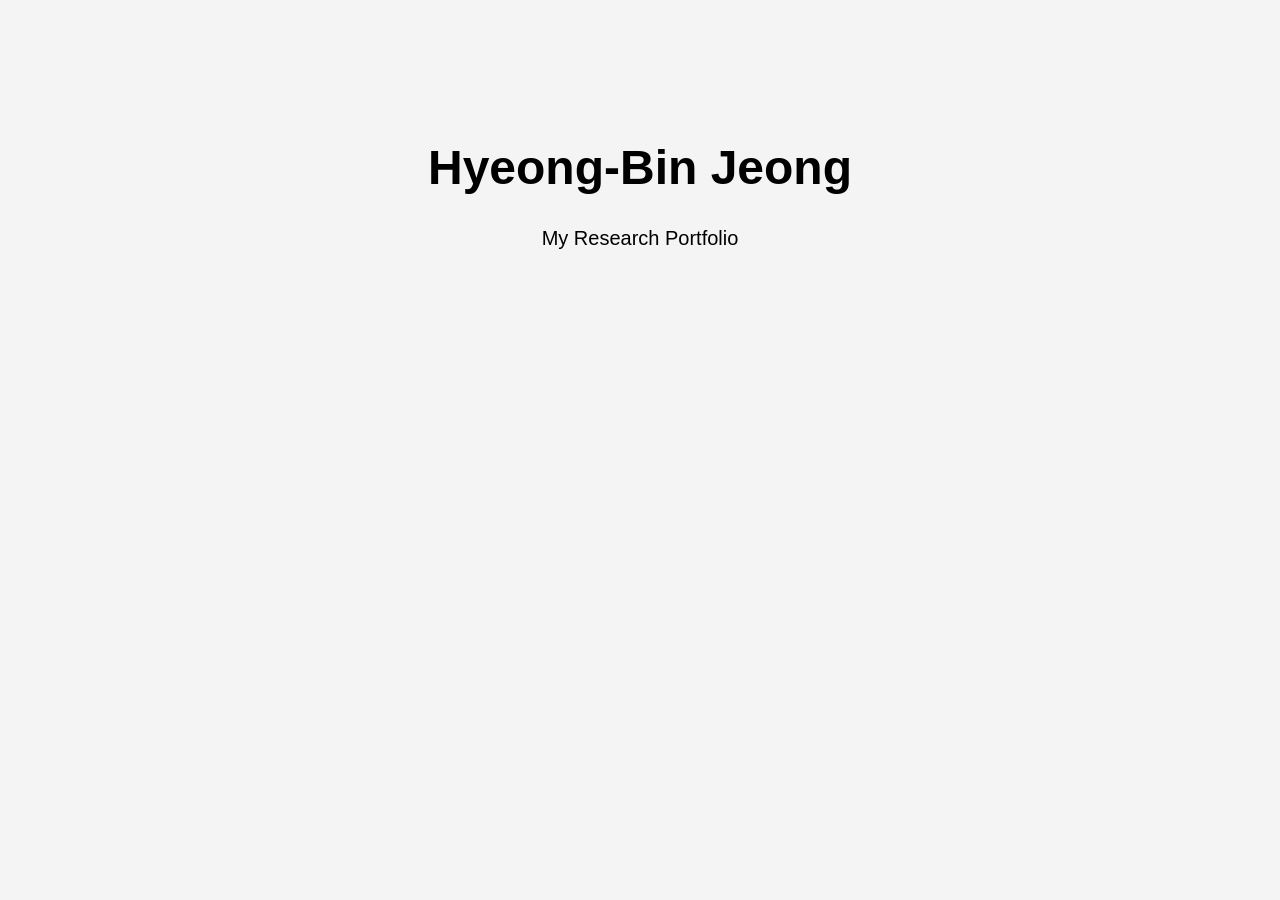
==== index.html @ 526c9014 "Initial portfolio setup" ====
<!DOCTYPE html>
<html>
<head>
    <title>Jeong Hyeong-Bin Portfolio</title>
    <link rel="stylesheet" href="style.css">
</head>

<body>
    <h1>Hyeong-Bin Jeong</h1>
    <p>My Research Portfolio</p>
</body>
</html>
---- style.css ----
body {
    background-color: #f4f4f4;
    font-family: Arial, sans-serif;
    text-align: center;
    padding-top: 100px;
}

h1 {
    font-size: 48px;
}

p {
    font-size: 20px;
}
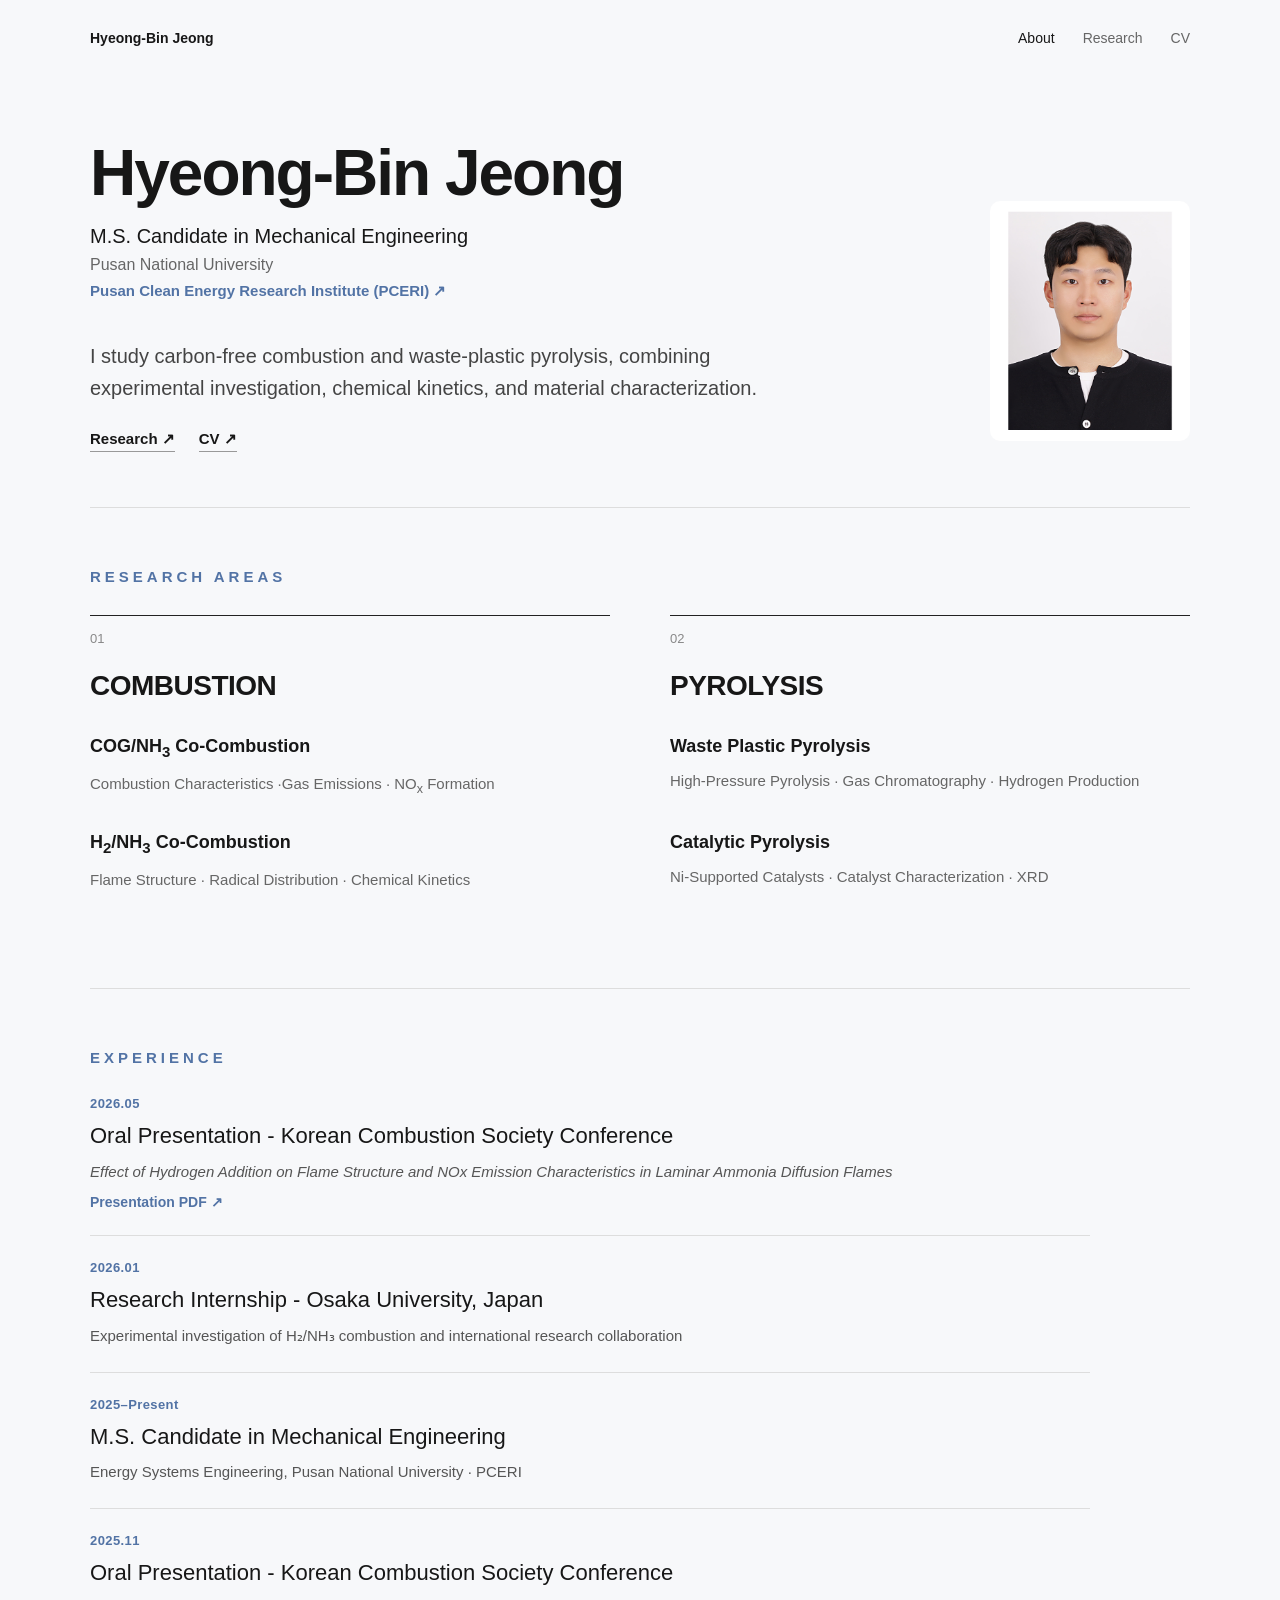
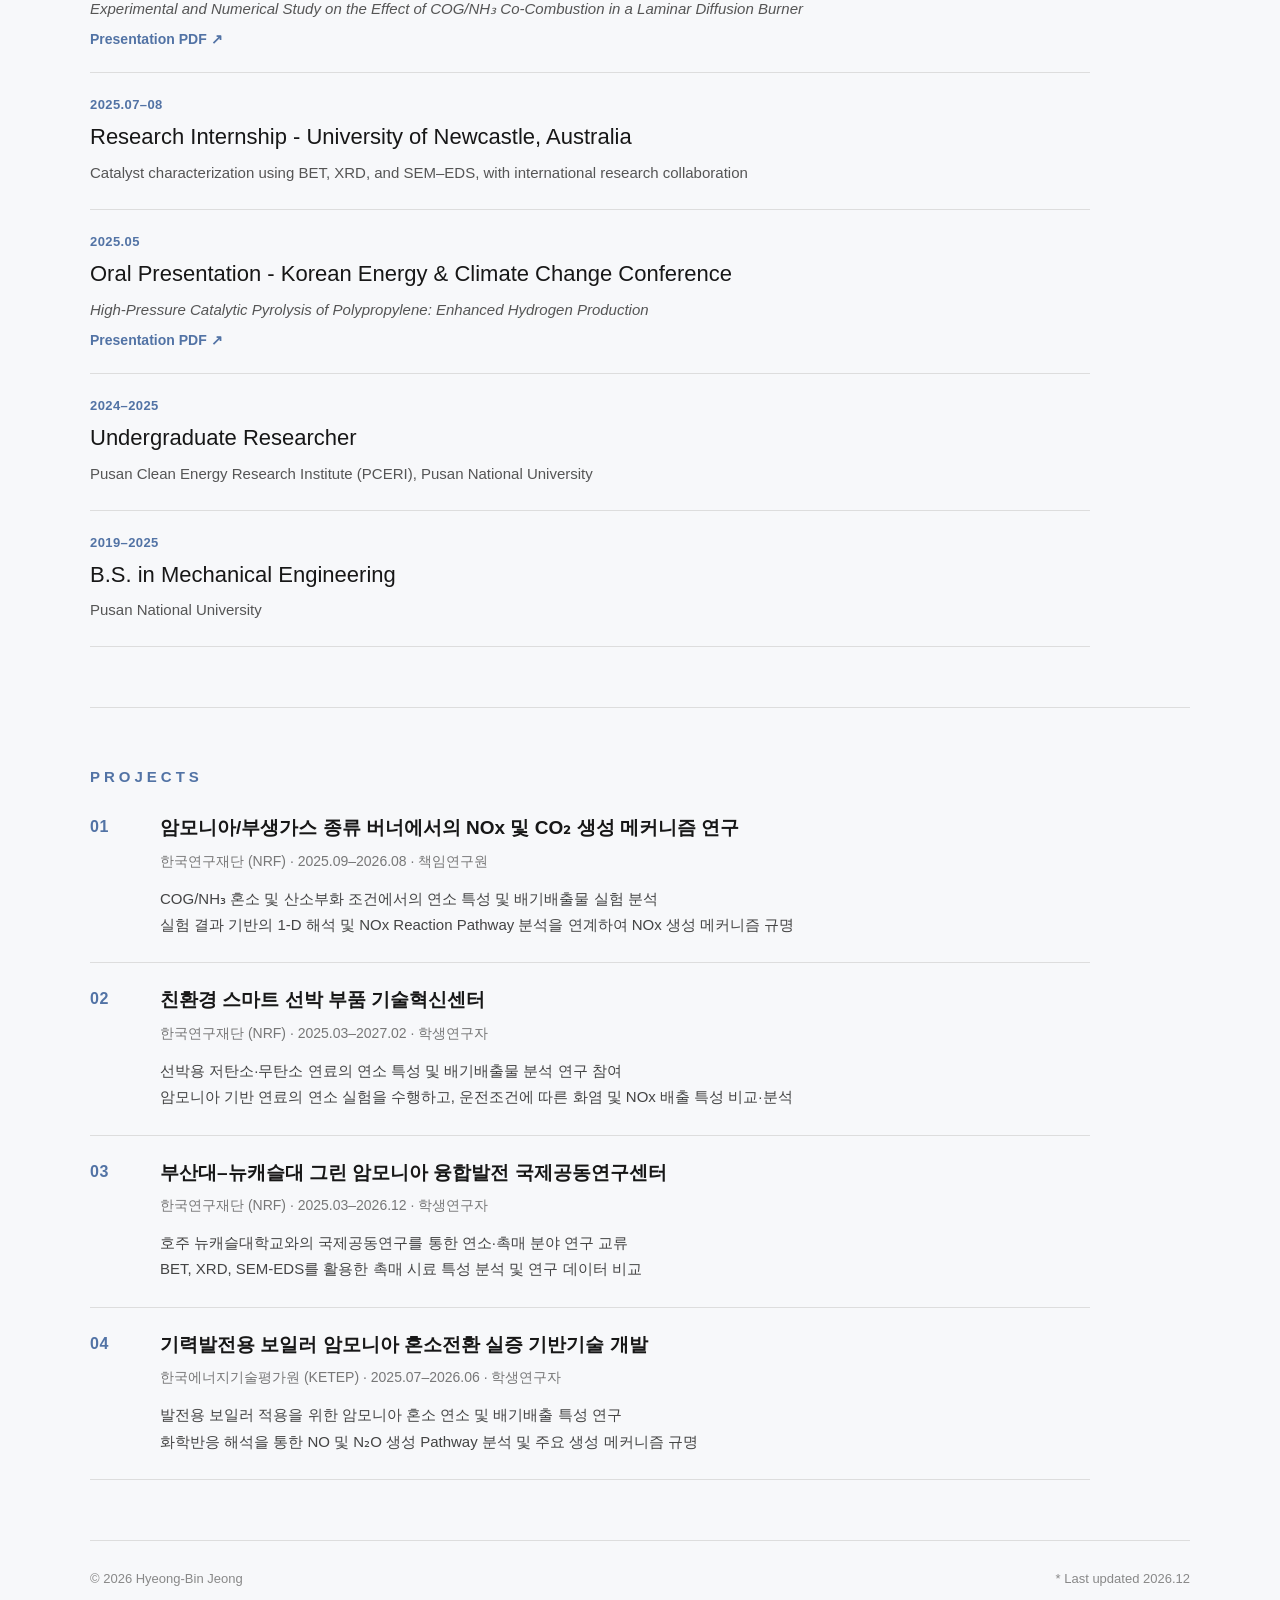
==== commit e3b9e8ee: "Initial portfolio website" ====
--- a/index.html
+++ b/index.html
@@ -1,12 +1,505 @@
 <!DOCTYPE html>
-<html>
+<html lang="en">
+
 <head>
-    <title>Jeong Hyeong-Bin Portfolio</title>
+    <meta charset="UTF-8">
+    <meta name="viewport" content="width=device-width, initial-scale=1.0">
+
+    <title>Hyeong-Bin Jeong | About</title>
+
     <link rel="stylesheet" href="style.css">
 </head>
 
 <body>
-    <h1>Hyeong-Bin Jeong</h1>
-    <p>My Research Portfolio</p>
+
+    <!-- =========================
+         HEADER
+    ========================== -->
+
+    <header class="site-header">
+
+        <a href="index.html" class="logo">
+            Hyeong-Bin Jeong
+        </a>
+
+        <nav>
+            <a href="index.html" class="active">
+                About
+            </a>
+
+            <a href="research.html">
+                Research
+            </a>
+
+            <a href="cv.html">
+                CV
+            </a>
+        </nav>
+
+    </header>
+
+
+    <main>
+
+
+        <!-- =========================
+             HERO / INTRODUCTION
+        ========================== -->
+
+        <section class="hero">
+
+            <div class="hero-content">
+
+
+                <!-- LEFT -->
+                <div class="hero-text">
+
+                    <h1>
+                        Hyeong-Bin Jeong
+                    </h1>
+
+                    <p class="hero-position">
+                        M.S. Candidate in Mechanical Engineering
+                    </p>
+
+                    <p class="hero-affiliation">
+                        Pusan National University
+                    </p>
+
+                    <p class="hero-lab">
+
+                        <a href="https://pceri.pusan.ac.kr/pceri/index.do"
+                           target="_blank"
+                           rel="noopener noreferrer">
+
+                            Pusan Clean Energy Research Institute (PCERI) ↗
+
+                        </a>
+
+                    </p>
+
+
+                    <p class="hero-intro">
+
+                        I study carbon-free combustion and waste-plastic
+                        pyrolysis, combining experimental investigation,
+                        chemical kinetics, and material characterization.
+
+                    </p>
+
+
+                    <div class="hero-links">
+
+                        <a href="research.html">
+                            Research ↗
+                        </a>
+
+                        <a href="cv.html">
+                            CV ↗
+                        </a>
+
+                    </div>
+
+                </div>
+
+
+                <!-- RIGHT / PROFILE PHOTO -->
+                <div class="hero-photo">
+
+                    <img src="images/증명사진.jpg"
+                         alt="Hyeong-Bin Jeong">
+
+                </div>
+
+
+            </div>
+
+        </section>
+
+
+
+        <!-- =========================
+     RESEARCH AREAS
+========================= -->
+
+<section class="section research-areas">
+
+    <p class="section-label">RESEARCH AREAS</p>
+
+    <div class="research-area-grid">
+
+
+        <!-- COMBUSTION -->
+        <div class="research-area">
+
+            <span class="area-number">01</span>
+
+            <h2>COMBUSTION</h2>
+
+
+            <div class="area-project">
+
+                <a href="research.html#cog-nh3"
+                   class="project-link">
+
+                    COG/NH<sub>3</sub> Co-Combustion 
+
+                </a>
+
+                <p>
+                    Combustion Characteristics ·Gas Emissions · NO<sub>x</sub> Formation
+                </p>
+
+            </div>
+
+
+            <div class="area-project">
+
+                <a href="research.html#h2-nh3"
+                   class="project-link">
+
+                    H<sub>2</sub>/NH<sub>3</sub> Co-Combustion 
+
+                </a>
+
+                <p>
+                    Flame Structure · Radical Distribution ·
+                    Chemical Kinetics
+                </p>
+
+            </div>
+
+        </div>
+
+
+
+        <!-- PYROLYSIS -->
+        <div class="research-area">
+
+            <span class="area-number">02</span>
+
+            <h2>PYROLYSIS</h2>
+
+
+            <div class="area-project">
+
+                <a href="research.html#waste-plastic"
+                   class="project-link">
+
+                    Waste Plastic Pyrolysis 
+
+                </a>
+
+                <p>
+                    High-Pressure Pyrolysis · Gas Chromatography ·
+                    Hydrogen Production
+                </p>
+
+            </div>
+
+
+            <div class="area-project">
+
+                <a href="research.html#catalytic-pyrolysis"
+                   class="project-link">
+
+                    Catalytic Pyrolysis 
+
+                </a>
+
+                <p>
+                    Ni-Supported Catalysts · Catalyst Characterization ·
+                    XRD
+                </p>
+
+            </div>
+
+        </div>
+
+
+    </div>
+
+</section>
+
+
+
+        <!-- =========================
+             EXPERIENCE
+        ========================== -->
+
+ <section class="section" id="experience">
+
+    <p class="section-label">EXPERIENCE</p>
+
+    <div class="experience-list">
+
+        <div class="experience-item">
+    <span class="experience-date">2026.05</span>
+
+    <h3>
+        Oral Presentation - Korean Combustion Society Conference
+    </h3>
+
+    <p class="experience-place">
+        <em>
+            Effect of Hydrogen Addition on Flame Structure and NOx Emission Characteristics
+            in Laminar Ammonia Diffusion Flames
+        </em>
+    </p>
+
+    <a href="conference pdf/Kosco_2026_H2_NH3.pdf"
+       target="_blank"
+       rel="noopener noreferrer"
+       class="pdf-link">
+        Presentation PDF ↗
+    </a>
+</div>
+
+
+        <div class="experience-item">
+            <span class="experience-date">2026.01</span>
+
+            <h3>Research Internship - Osaka University, Japan</h3>
+
+            <p class="experience-place">
+                Experimental investigation of H₂/NH₃ combustion and international research collaboration
+            </p>
+        </div>
+
+
+        <div class="experience-item">
+            <span class="experience-date">2025–Present</span>
+
+            <h3>M.S. Candidate in Mechanical Engineering</h3>
+
+            <p class="experience-place">
+                Energy Systems Engineering, Pusan National University · PCERI
+            </p>
+        </div>
+
+
+       <div class="experience-item">
+    <span class="experience-date">2025.11</span>
+
+    <h3>
+        Oral Presentation - Korean Combustion Society Conference
+    </h3>
+
+    <p class="experience-place">
+        <em>
+            Experimental and Numerical Study on the Effect of COG/NH₃ Co-Combustion
+            in a Laminar Diffusion Burner
+        </em>
+    </p>
+
+    <a href="conference pdf/kosco_2025_COG_NH3.pdf"
+       target="_blank"
+       rel="noopener noreferrer"
+       class="pdf-link">
+        Presentation PDF ↗
+    </a>
+</div>
+
+
+        <div class="experience-item">
+            <span class="experience-date">2025.07–08</span>
+
+            <h3>Research Internship - University of Newcastle, Australia</h3>
+
+            <p class="experience-place">
+                Catalyst characterization using BET, XRD, and SEM–EDS, with international research collaboration
+            </p>
+        </div>
+
+
+        <div class="experience-item">
+    <span class="experience-date">2025.05</span>
+
+    <h3>
+        Oral Presentation - Korean Energy & Climate Change Conference
+    </h3>
+
+    <p class="experience-place">
+        <em>
+            High-Pressure Catalytic Pyrolysis of Polypropylene:
+            Enhanced Hydrogen Production
+        </em>
+    </p>
+
+    <a href="conference pdf/Kecc_2025_PP_pyrolysis.pdf"
+       target="_blank"
+       rel="noopener noreferrer"
+       class="pdf-link">
+        Presentation PDF ↗
+    </a>
+</div>
+
+
+        <div class="experience-item">
+            <span class="experience-date">2024–2025</span>
+
+            <h3>Undergraduate Researcher</h3>
+
+            <p class="experience-place">
+                Pusan Clean Energy Research Institute (PCERI), Pusan National University
+            </p>
+        </div>
+
+
+        <div class="experience-item">
+            <span class="experience-date">2019–2025</span>
+
+            <h3>B.S. in Mechanical Engineering</h3>
+
+            <p class="experience-place">
+                Pusan National University
+            </p>
+        </div>
+
+    </div>
+
+</section>
+
+<!-- =========================
+     PROJECTS
+========================= -->
+
+<section class="section" id="projects">
+
+    <p class="section-label">PROJECTS</p>
+
+    <div class="project-list">
+
+        <!-- 01 -->
+        <div class="project-item">
+
+            <span class="project-number">01</span>
+
+            <div class="project-content">
+
+                <h3>
+                    암모니아/부생가스 종류 버너에서의 NOx 및 CO₂ 생성 메커니즘 연구
+                </h3>
+
+                <p class="project-meta">
+                    한국연구재단 (NRF) · 2025.09–2026.08 · 책임연구원
+                </p>
+
+                <p class="project-description">
+                    COG/NH₃ 혼소 및 산소부화 조건에서의 연소 특성 및 배기배출물 실험 분석<br>
+                    실험 결과 기반의 1-D 해석 및 NOx Reaction Pathway 분석을 연계하여 NOx 생성 메커니즘 규명
+                </p>
+
+            </div>
+
+        </div>
+
+
+        <!-- 02 -->
+        <div class="project-item">
+
+            <span class="project-number">02</span>
+
+            <div class="project-content">
+
+                <h3>
+                    친환경 스마트 선박 부품 기술혁신센터
+                </h3>
+
+                <p class="project-meta">
+                    한국연구재단 (NRF) · 2025.03–2027.02 · 학생연구자
+                </p>
+
+                <p class="project-description">
+                    선박용 저탄소·무탄소 연료의 연소 특성 및 배기배출물 분석 연구 참여<br>
+                    암모니아 기반 연료의 연소 실험을 수행하고, 운전조건에 따른 화염 및 NOx 배출 특성 비교·분석
+                </p>
+
+            </div>
+
+        </div>
+
+
+        <!-- 03 -->
+        <div class="project-item">
+
+            <span class="project-number">03</span>
+
+            <div class="project-content">
+
+                <h3>
+                    부산대–뉴캐슬대 그린 암모니아 융합발전 국제공동연구센터
+                </h3>
+
+                <p class="project-meta">
+                    한국연구재단 (NRF) · 2025.03–2026.12 · 학생연구자
+                </p>
+
+                <p class="project-description">
+                    호주 뉴캐슬대학교와의 국제공동연구를 통한 연소·촉매 분야 연구 교류<br>
+                    BET, XRD, SEM-EDS를 활용한 촉매 시료 특성 분석 및 연구 데이터 비교
+                </p>
+
+            </div>
+
+        </div>
+
+
+        <!-- 04 -->
+        <div class="project-item">
+
+            <span class="project-number">04</span>
+
+            <div class="project-content">
+
+                <h3>
+                    기력발전용 보일러 암모니아 혼소전환 실증 기반기술 개발
+                </h3>
+
+                <p class="project-meta">
+                    한국에너지기술평가원 (KETEP) · 2025.07–2026.06 · 학생연구자
+                </p>
+
+                <p class="project-description">
+                    발전용 보일러 적용을 위한 암모니아 혼소 연소 및 배기배출 특성 연구<br>
+                    화학반응 해석을 통한 NO 및 N₂O 생성 Pathway 분석 및 주요 생성 메커니즘 규명
+                </p>
+
+            </div>
+
+        </div>
+
+    </div>
+
+</section>
+        
+
+
+
+    </main>
+
+
+    <!-- =========================
+         FOOTER
+    ========================== -->
+
+<footer class="site-footer">
+    <span>© 2026 Hyeong-Bin Jeong</span>
+
+    <span class="footer-updated">
+        * Last updated <span id="last-updated"></span>
+    </span>
+</footer>
+
+<script>
+    const modified = new Date(document.lastModified);
+
+    const year = modified.getFullYear();
+    const month = String(modified.getMonth() + 1).padStart(2, "0");
+
+    document.getElementById("last-updated").textContent =
+        `${year}.${month}`;
+</script>
 </body>
+
 </html>
--- a/style.css
+++ b/style.css
@@ -1,14 +1,1308 @@
-body {
-    background-color: #f4f4f4;
-    font-family: Arial, sans-serif;
-    text-align: center;
-    padding-top: 100px;
-}
-
-h1 {
-    font-size: 48px;
-}
-
-p {
-    font-size: 20px;
+/* ========================= 
+   BASIC 
+========================= */ 
+
+* { 
+    box-sizing: border-box; 
+} 
+
+html { 
+    scroll-behavior: smooth; 
+} 
+
+body { 
+    margin: 0; 
+    background: #f7f8fa; 
+    color: #171717; 
+    font-family: Arial, Helvetica, sans-serif; 
+} 
+
+a { 
+    color: inherit; 
+    text-decoration: none; 
+}
+
+
+/* ========================= 
+   HEADER 
+========================= */ 
+
+.site-header { 
+    width: min(1100px, calc(100% - 60px)); 
+    margin: 0 auto; 
+
+    display: flex; 
+    justify-content: space-between; 
+    align-items: center; 
+
+    padding: 30px 0; 
+
+    font-size: 14px; 
+} 
+
+.logo { 
+    font-weight: 600; 
+} 
+
+.site-header nav { 
+    display: flex; 
+    gap: 28px; 
+} 
+
+.site-header nav a { 
+    color: #666; 
+    transition: color 0.2s; 
+} 
+
+.site-header nav a:hover, 
+.site-header nav a.active { 
+    color: #171717; 
+}
+
+
+/* ========================= 
+   HERO 
+========================= */ 
+
+.hero { 
+    width: min(1100px, calc(100% - 60px)); 
+    margin: 0 auto; 
+
+    padding: 65px 0 55px; 
+
+    text-align: left; 
+} 
+
+.hero-content { 
+    width: 100%; 
+
+    display: grid;
+    grid-template-columns: minmax(0, 1fr) 200px; 
+
+    gap: 70px; 
+    align-items: start; 
+} 
+
+.hero-text { 
+    min-width: 0; 
+} 
+
+.hero h1 { 
+    margin: 0 0 20px; 
+
+    font-size: clamp(46px, 5vw, 66px); 
+    line-height: 1; 
+    letter-spacing: -2px; 
+
+    font-weight: 700; 
+} 
+
+.hero-position { 
+    margin: 0; 
+
+    font-size: 20px; 
+    font-weight: 500; 
+} 
+
+.hero-affiliation { 
+    margin: 8px 0 0; 
+
+    font-size: 16px; 
+    color: #666; 
+} 
+
+.hero-lab { 
+    margin: 8px 0 0; 
+} 
+
+.hero-lab a { 
+    font-size: 15px; 
+    font-weight: 600; 
+    color: #5273a5; 
+} 
+
+.hero-lab a:hover { 
+    text-decoration: underline; 
+} 
+
+.hero-intro { 
+    max-width: 720px; 
+
+    margin: 40px 0 0; 
+
+    font-size: 20px; 
+    line-height: 1.6; 
+
+    color: #444; 
+} 
+
+.hero-links { 
+    display: flex; 
+    gap: 24px; 
+
+    margin-top: 26px; 
+
+    font-size: 15px; 
+    font-weight: 600; 
+} 
+
+.hero-links a { 
+    border-bottom: 1px solid #999; 
+    padding-bottom: 3px; 
+} 
+
+.hero-links a:hover { 
+    border-color: #171717; 
+}
+
+
+/* ========================= 
+   HERO PHOTO 
+========================= */ 
+
+.hero-photo { 
+    display: flex; 
+    justify-content: flex-end; 
+
+    padding-top: 60px; 
+} 
+
+.hero-photo img { 
+    width: 200px; 
+    height: 240px; 
+
+    object-fit: cover; 
+    object-position: center top; 
+
+    border-radius: 10px; 
+
+    display: block; 
+}
+
+
+/* ========================= 
+   GENERAL SECTION 
+========================= */ 
+
+.section { 
+    width: min(1100px, calc(100% - 60px)); 
+    margin: 0 auto; 
+
+    padding: 60px 0; 
+
+    border-top: 1px solid #ddd; 
+} 
+
+.section-label { 
+    margin: 0 0 30px; 
+
+    font-size: 15px; 
+    font-weight: 700; 
+    letter-spacing: 4px; 
+
+    color: #5273a5; 
+}
+
+
+/* ========================= 
+   RESEARCH AREAS 
+========================= */ 
+
+.research-area-grid { 
+    display: grid; 
+    grid-template-columns: repeat(2, minmax(0, 1fr)); 
+
+    gap: 60px; 
+} 
+
+.research-area { 
+    border-top: 1px solid #222; 
+    padding-top: 15px;
+
+    display: grid;
+    grid-template-rows: auto auto 96px 96px;
+} 
+
+.area-number { 
+    display: block; 
+
+    margin-bottom: 24px; 
+
+    font-size: 13px; 
+    color: #888; 
+} 
+
+.research-area h2 { 
+    margin: 0 0 34px; 
+
+    font-size: 28px; 
+    font-weight: 600; 
+    letter-spacing: -0.5px; 
+} 
+
+.area-project { 
+    margin: 0;
+    min-height: 96px;
+}
+
+.area-project + .area-project {
+    margin-top: 0;
+}
+
+.project-link { 
+    display: inline-block; 
+
+    margin-bottom: 10px; 
+
+    font-size: 18px; 
+    font-weight: 600; 
+
+    border-bottom: 1px solid transparent; 
+
+    transition: border-color 0.2s; 
+} 
+
+.project-link:hover { 
+    border-color: #171717; 
+} 
+
+.area-project p { 
+    margin: 0; 
+
+    max-width: none; 
+
+    font-size: 15px; 
+    line-height: 1.7; 
+
+    color: #666; 
+}
+
+
+/* ========================= 
+   EXPERIENCE 
+========================= */ 
+
+.experience-list { 
+    width: 100%; 
+    max-width: 1000px; 
+} 
+
+.experience-item { 
+    padding: 0 0 24px; 
+    margin-bottom: 24px; 
+
+    border-bottom: 1px solid #ddd; 
+} 
+
+.experience-item:last-child { 
+    margin-bottom: 0; 
+} 
+
+.experience-date { 
+    display: block; 
+
+    margin-bottom: 10px; 
+
+    font-size: 13px; 
+    font-weight: 600; 
+    letter-spacing: 0.4px; 
+
+    color: #5273a5; 
+} 
+
+.experience-item h3 { 
+    margin: 0 0 8px; 
+
+    font-size: 22px; 
+    font-weight: 500; 
+    line-height: 1.4; 
+} 
+
+.experience-place { 
+    margin: 0; 
+
+    font-size: 15px; 
+    line-height: 1.6; 
+
+    color: #555; 
+} 
+
+.experience-description { 
+    margin: 7px 0 0; 
+
+    font-size: 15px; 
+    line-height: 1.6; 
+
+    color: #666; 
+}
+
+
+/* ========================= 
+   PROJECTS 
+========================= */ 
+
+.project-list { 
+    width: 100%;
+    max-width: 1000px;
+} 
+
+.project-item { 
+    display: grid; 
+    grid-template-columns: 65px minmax(0, 1fr); 
+    gap: 5px; 
+
+    /* Experience와 동일한 항목 간격 */
+    padding: 0 0 24px; 
+    margin-bottom: 24px; 
+
+    /* Experience와 동일하게 아래쪽에 선 */
+    border-bottom: 1px solid #ddd; 
+} 
+
+.project-item:last-child { 
+    margin-bottom: 0; 
+}
+
+
+/* PROJECT NUMBER */ 
+
+.project-number { 
+    padding-top: 1px; 
+
+    font-size: 16px; 
+    font-weight: 600; 
+    line-height: 1.4; 
+    letter-spacing: 0.5px; 
+
+    color: #5273a5; 
+}
+
+
+/* PROJECT TITLE */ 
+
+.project-content h3 { 
+    margin: 0 0 9px; 
+
+    font-size: 19px; 
+    font-weight: 600; 
+    line-height: 1.4; 
+
+    color: #171717; 
+}
+
+
+/* FUNDING / PERIOD / ROLE */ 
+
+.project-meta { 
+    margin: 0 0 14px; 
+
+    font-size: 14px; 
+    line-height: 1.5; 
+
+    color: #777; 
+}
+
+
+/* DESCRIPTION */ 
+
+.project-description { 
+    margin: 0; 
+
+    font-size: 15px; 
+    line-height: 1.75; 
+
+    color: #444; 
+}
+
+
+/* =========================
+   FOOTER
+========================= */
+
+.site-footer {
+    width: min(1100px, calc(100% - 60px));
+    margin: 0 auto;
+
+    padding: 30px 0 35px;
+
+    border-top: 1px solid #ddd;
+
+    display: flex;
+    justify-content: space-between;
+    align-items: center;
+
+    font-size: 13px;
+    color: #888;
+}
+
+.footer-updated {
+    font-size: 13px;
+    color: #888;
+}
+
+.update-mark {
+    color: #5273a5;
+    font-weight: 700;
+}
+
+
+/* ========================= 
+   MOBILE 
+========================= */ 
+
+@media (max-width: 700px) { 
+
+    .site-header { 
+        width: calc(100% - 36px); 
+        padding: 24px 0; 
+    } 
+
+    .site-header nav { 
+        gap: 14px; 
+        font-size: 12px; 
+    } 
+
+
+    /* HERO */ 
+
+    .hero, 
+    .section, 
+    .site-footer { 
+        width: calc(100% - 36px); 
+    } 
+
+    .hero { 
+        padding: 50px 0 60px; 
+    } 
+
+    .hero-content { 
+        grid-template-columns: 1fr; 
+        gap: 30px; 
+    } 
+
+    .hero-photo { 
+        justify-content: flex-start; 
+        padding-top: 0; 
+        grid-row: 1; 
+    } 
+
+    .hero-photo img { 
+        width: 135px; 
+        height: 162px; 
+    } 
+
+    .hero h1 { 
+        font-size: 46px; 
+        letter-spacing: -2px; 
+    } 
+
+    .hero-position { 
+        font-size: 18px; 
+    } 
+
+    .hero-intro { 
+        font-size: 18px; 
+    } 
+
+
+    /* SECTION */ 
+
+    .section { 
+        padding: 50px 0; 
+    } 
+
+    .section-label { 
+        margin-bottom: 35px; 
+    } 
+
+
+    /* RESEARCH AREAS */ 
+
+    .research-area-grid { 
+        grid-template-columns: 1fr; 
+        gap: 55px; 
+    } 
+
+
+    /* EXPERIENCE */ 
+
+    .experience-item h3 { 
+        font-size: 20px; 
+    } 
+
+
+    /* PROJECTS */ 
+
+    .project-item { 
+        grid-template-columns: 30px minmax(0, 1fr); 
+        gap: 5px; 
+
+        /* 모바일에서도 Experience와 동일 */
+        padding: 0 0 24px; 
+        margin-bottom: 24px; 
+    } 
+
+    .project-number { 
+        font-size: 14px; 
+    } 
+
+    .project-content h3 { 
+        font-size: 15px; 
+    } 
+
+    .project-meta { 
+        font-size: 13px; 
+    } 
+
+    .project-description { 
+        font-size: 14px; 
+    } 
+}
+/* =========================================================
+   RESEARCH PAGE
+========================================================= */
+
+
+/* =========================
+   RESEARCH HERO
+========================= */
+
+.research-hero {
+    width: min(1100px, calc(100% - 60px));
+    margin: 0 auto;
+
+    padding: 75px 0 65px;
+}
+
+.research-hero .section-label {
+    margin-bottom: 24px;
+}
+
+.research-hero h1 {
+    margin: 0 0 22px;
+
+    font-size: clamp(42px, 5vw, 60px);
+    line-height: 1.05;
+    letter-spacing: -1.5px;
+    font-weight: 700;
+}
+
+.research-hero > p:last-child {
+    max-width: 780px;
+    margin: 0;
+
+    font-size: 18px;
+    line-height: 1.65;
+
+    color: #555;
+}
+
+
+/* =========================
+   RESEARCH CATEGORY
+========================= */
+
+.research-category {
+    width: min(1100px, calc(100% - 60px));
+    margin: 0 auto;
+
+    padding: 55px 0 45px;
+
+    border-top: 1px solid #ddd;
+}
+
+.research-category .section-label {
+    margin-bottom: 30px;
+}
+
+
+/* =========================
+   INDIVIDUAL RESEARCH
+========================= */
+
+.research-project {
+    display: grid;
+    grid-template-columns: 65px minmax(0, 1fr);
+    gap: 5px;
+
+    padding: 35px 0;
+
+    border-top: 1px solid #ddd;
+
+    scroll-margin-top: 40px;
+}
+
+.research-project:last-child {
+    border-bottom: 1px solid #ddd;
+}
+
+
+/* NUMBER */
+
+.research-project-number {
+    padding-top: 4px;
+
+    font-size: 15px;
+    font-weight: 600;
+    letter-spacing: 0.5px;
+
+    color: #5273a5;
+}
+
+
+/* CONTENT */
+
+.research-project-content {
+    min-width: 0;
+}
+
+.research-project-content h2 {
+    margin: 0 0 12px;
+
+    font-size: 28px;
+    line-height: 1.3;
+    letter-spacing: -0.5px;
+    font-weight: 600;
+}
+
+
+/* KEYWORDS */
+
+.research-project-keywords {
+    margin: 0 0 24px;
+
+    font-size: 15px;
+    line-height: 1.6;
+
+    color: #666;
+}
+
+
+/* DESCRIPTION */
+
+.research-project-description {
+    max-width: 850px;
+
+    margin: 0;
+
+    font-size: 17px;
+    line-height: 1.75;
+
+    color: #444;
+}
+
+
+/* =========================
+   RESEARCH TAGS
+========================= */
+
+.research-tags {
+    display: flex;
+    flex-wrap: wrap;
+    gap: 8px;
+
+    margin-top: 24px;
+}
+
+.research-tags span {
+    display: inline-block;
+
+    padding: 6px 11px;
+
+    border: 1px solid #d5d9df;
+    border-radius: 20px;
+
+    font-size: 12px;
+    color: #666;
+}
+
+
+/* =========================
+   RESEARCH PAGE MOBILE
+========================= */
+
+@media (max-width: 700px) {
+
+    .research-hero,
+    .research-category {
+        width: calc(100% - 36px);
+    }
+
+    .research-hero {
+        padding: 50px 0;
+    }
+
+    .research-hero h1 {
+        font-size: 42px;
+    }
+
+    .research-hero > p:last-child {
+        font-size: 17px;
+    }
+
+    .research-category {
+        padding: 45px 0 35px;
+    }
+
+    .research-project {
+        grid-template-columns: 35px minmax(0, 1fr);
+        gap: 5px;
+
+        padding: 28px 0;
+    }
+
+    .research-project-number {
+        font-size: 13px;
+    }
+
+    .research-project-content h2 {
+        font-size: 23px;
+    }
+
+    .research-project-description {
+        font-size: 15px;
+    }
+}.pdf-link {
+    display: inline-block;
+    margin-top: 10px;
+
+    font-size: 14px;
+    font-weight: 600;
+
+    color: #5273a5;
+
+    border-bottom: 1px solid transparent;
+    transition: border-color 0.2s;
+}
+
+.pdf-link:hover {
+    border-color: #5273a5;
+}
+/* =========================================================
+   RESEARCH PROJECT IMAGE LAYOUT
+========================================================= */
+
+/* 각 연구 항목: 왼쪽 설명 + 오른쪽 이미지 */
+.research-project {
+    grid-template-columns: 65px minmax(0, 1fr) 380px;
+    gap: 20px;
+    align-items: start;
+}
+
+
+/* 연구 이미지 영역 */
+.research-detail-image {
+    width: 100%;
+    max-width: 380px;
+    justify-self: end;
+    align-self: start;
+}
+
+
+/* 연구 이미지 */
+.research-detail-image img {
+    width: 100%;
+    height: 250px;
+
+    object-fit: contain;
+    object-position: top center;
+
+    display: block;
+}
+
+
+
+/* 첫 번째 COG/NH3 항목 */
+.research-detail-item {
+    display: grid;
+    grid-template-columns: minmax(0, 1fr) 380px;
+    gap: 40px;
+    align-items: start;
+
+    width: 100%;
+}
+
+.research-detail-text {
+    display: grid;
+    grid-template-columns: 50px minmax(0, 1fr);
+    gap: 15px;
+}
+
+.research-detail-content {
+    min-width: 0;
+}
+
+
+/* =========================================================
+   MOBILE
+========================================================= */
+
+@media (max-width: 700px) {
+
+    .research-project {
+        grid-template-columns: 35px minmax(0, 1fr);
+    }
+
+    .research-detail-item {
+        grid-template-columns: 1fr;
+        gap: 25px;
+    }
+
+    .research-detail-text {
+        grid-template-columns: 35px minmax(0, 1fr);
+        gap: 5px;
+    }
+
+    .research-detail-image {
+        grid-column: 1 / -1;
+
+        width: 100%;
+        max-width: 100%;
+
+        justify-self: stretch;
+    }
+
+    .research-detail-image img {
+        width: 100%;
+        height: auto;
+        max-height: 280px;
+    }
+}
+/* =========================================================
+   CV PAGE
+========================================================= */
+
+
+/* =========================
+   CV HERO
+========================= */
+
+.cv-hero {
+    width: min(1100px, calc(100% - 60px));
+    margin: 0 auto;
+
+    padding: 75px 0 45px;
+}
+
+.cv-hero .section-label {
+    margin-bottom: 24px;
+}
+
+.cv-hero h1 {
+    margin: 0 0 22px;
+
+    font-size: clamp(48px, 5vw, 64px);
+    line-height: 1;
+    letter-spacing: -1.5px;
+    font-weight: 700;
+}
+
+.cv-intro {
+    max-width: 760px;
+
+    margin: 0;
+
+    font-size: 18px;
+    line-height: 1.65;
+
+    color: #555;
+}
+
+
+
+/* =========================
+   CV SECTION
+========================= */
+
+.cv-section {
+    width: min(1100px, calc(100% - 60px));
+    margin: 0 auto;
+
+    padding: 55px 0;
+
+    border-top: 1px solid #ddd;
+
+    scroll-margin-top: 40px;
+}
+
+.cv-section-heading {
+    display: grid;
+    grid-template-columns: 55px minmax(0, 1fr);
+
+    margin-bottom: 38px;
+}
+
+.cv-section-number {
+    padding-top: 5px;
+
+    font-size: 14px;
+    font-weight: 600;
+
+    color: #5273a5;
+}
+
+.cv-section-heading h2 {
+    margin: 0;
+
+    font-size: 30px;
+    font-weight: 600;
+    letter-spacing: -0.5px;
+}
+
+
+/* =========================
+   CV ITEM
+========================= */
+
+.cv-list {
+    width: 100%;
+}
+
+.cv-item {
+    display: grid;
+    grid-template-columns: 180px minmax(0, 1fr);
+    gap: 35px;
+
+    padding: 25px 0;
+
+    border-bottom: 1px solid #ddd;
+}
+
+.cv-date {
+    padding-top: 3px;
+
+    font-size: 14px;
+    font-weight: 600;
+
+    color: #5273a5;
+}
+
+.cv-content h3 {
+    margin: 0 0 8px;
+
+    font-size: 21px;
+    font-weight: 600;
+}
+
+.cv-position {
+    margin: 0;
+
+    font-size: 16px;
+    line-height: 1.6;
+
+    color: #444;
+}
+
+.cv-description {
+    margin: 5px 0 0;
+
+    font-size: 15px;
+    line-height: 1.6;
+
+    color: #777;
+}
+
+
+/* =========================
+   MOBILE
+========================= */
+
+@media (max-width: 700px) {
+
+    .cv-hero,
+    .cv-navigation,
+    .cv-section {
+        width: calc(100% - 36px);
+    }
+
+    .cv-hero {
+        padding: 50px 0 35px;
+    }
+
+    .cv-navigation {
+        grid-template-columns: 1fr;
+        padding-bottom: 45px;
+    }
+
+    .cv-section-heading {
+        grid-template-columns: 40px minmax(0, 1fr);
+    }
+
+    .cv-item {
+        grid-template-columns: 1fr;
+        gap: 10px;
+    }
+
+}
+/* =========================================================
+   CV LAYOUT
+========================================================= */
+
+.cv-hero {
+    width: min(1100px, calc(100% - 60px));
+    margin: 0 auto;
+
+    padding: 45px 0 40px;
+
+    border-bottom: 1px solid #ddd;
+}
+
+.cv-hero .section-label {
+    margin-bottom: 10px;
+    font-size: 12px;
+    letter-spacing: 0;
+}
+
+.cv-hero h1 {
+    margin: 0 0 15px;
+
+    font-size: 38px;
+    line-height: 1;
+    letter-spacing: -1px;
+}
+
+.cv-intro {
+    margin: 0;
+
+    font-size: 15px;
+    line-height: 1.6;
+
+    color: #444;
+}
+
+
+/* 전체 CV 본문 */
+
+.cv-layout {
+    width: min(1100px, calc(100% - 60px));
+    margin: 0 auto;
+
+    display: grid;
+    grid-template-columns: 180px minmax(0, 1fr);
+    gap: 45px;
+
+    padding: 40px 0 60px;
+}
+
+
+/* LEFT SIDEBAR */
+
+.cv-sidebar {
+    border-left: 1px solid #ddd;
+    padding-left: 15px;
+
+    display: flex;
+    flex-direction: column;
+    gap: 18px;
+
+    align-self: start;
+
+    position: sticky;
+    top: 30px;
+}
+
+.cv-sidebar a {
+    font-size: 13px;
+    color: #666;
+}
+
+.cv-sidebar a:hover,
+.cv-sidebar a.active {
+    color: #5273a5;
+}
+
+
+/* RIGHT */
+
+.cv-main {
+    min-width: 0;
+}
+
+
+/* SECTION */
+
+.cv-main .cv-section {
+    width: 100%;
+    margin: 0;
+
+    padding: 0 0 35px;
+
+    border-top: none;
+
+    scroll-margin-top: 40px;
+}
+
+.cv-main .cv-section + .cv-section {
+    padding-top: 30px;
+}
+
+
+/* SECTION TITLE */
+
+.cv-section-heading {
+    display: grid;
+    grid-template-columns: 45px minmax(0, 1fr);
+
+    margin-bottom: 5px;
+}
+
+.cv-section-number {
+    padding-top: 5px;
+
+    font-size: 13px;
+    font-weight: 600;
+
+    color: #5273a5;
+}
+
+.cv-section-heading h2 {
+    margin: 0;
+
+    font-size: 27px;
+    font-weight: 600;
+}
+
+
+/* EACH ITEM */
+
+.cv-item {
+    display: grid;
+    grid-template-columns: 160px minmax(0, 1fr);
+    gap: 30px;
+
+    padding: 20px 0;
+
+    border-bottom: 1px solid #ddd;
+}
+
+.cv-date {
+    font-size: 13px;
+    font-weight: 600;
+
+    color: #777;
+}
+
+.cv-content h3 {
+    margin: 0 0 7px;
+
+    font-size: 16px;
+    font-weight: 600;
+}
+
+.cv-position {
+    margin: 0;
+
+    font-size: 14px;
+    line-height: 1.6;
+
+    color: #666;
+}
+
+.cv-description {
+    margin: 4px 0 0;
+
+    font-size: 14px;
+    line-height: 1.6;
+
+    color: #777;
+}
+.cv-expected {
+    padding-left: 72px;
+    font-weight: 400;
+    color: #777;
+}
+.cv-research-description {
+    margin: 10px 0 0;
+    padding-left: 16px;
+
+    font-size: 14px;
+    line-height: 1.7;
+
+    color: #777;
+}
+
+.cv-research-description li {
+    margin-bottom: 3px;
+}
+.conference-type {
+    margin: 5px 0 0;
+    font-size: 13px;
+    font-weight: 600;
+    color: #5273a5;
+}
+.skills-list {
+    width: 100%;
+}
+
+.skill-item {
+    display: grid;
+    grid-template-columns: 190px minmax(0, 1fr);
+    gap: 30px;
+    padding: 20px 0;
+    border-bottom: 1px solid #ddd;
+}
+
+.skill-category {
+    font-size: 13px;
+    font-weight: 600;
+    line-height: 1.5;
+    color: #777;
+}
+
+.skill-content p {
+    margin: 0 0 7px;
+    font-size: 14px;
+    line-height: 1.6;
+    color: #666;
+}
+
+.skill-content p:last-child {
+    margin-bottom: 0;
+}
+
+.skill-content strong {
+    font-weight: 600;
+    color: #333;
+}
+/* =========================
+   CV DOWNLOAD BUTTON
+========================= */
+
+.cv-actions {
+    margin-top: 18px;
+}
+
+.cv-download {
+    display: inline-flex;
+    align-items: center;
+    gap: 7px;
+
+    padding: 10px 18px;
+
+    background: #5273a5;
+    color: #fff;
+
+    border: 1px solid #5273a5;
+    border-radius: 999px;
+
+    font-size: 13px;
+    font-weight: 600;
+
+    text-decoration: none;
+
+    transition:
+        background-color 0.2s ease,
+        color 0.2s ease,
+        transform 0.2s ease;
+}
+
+.cv-download:hover {
+    background: #fff;
+    color: #5273a5;
+    transform: translateY(-1px);
+}
+
+.cv-download-icon {
+    font-size: 14px;
+    line-height: 1;
 }
